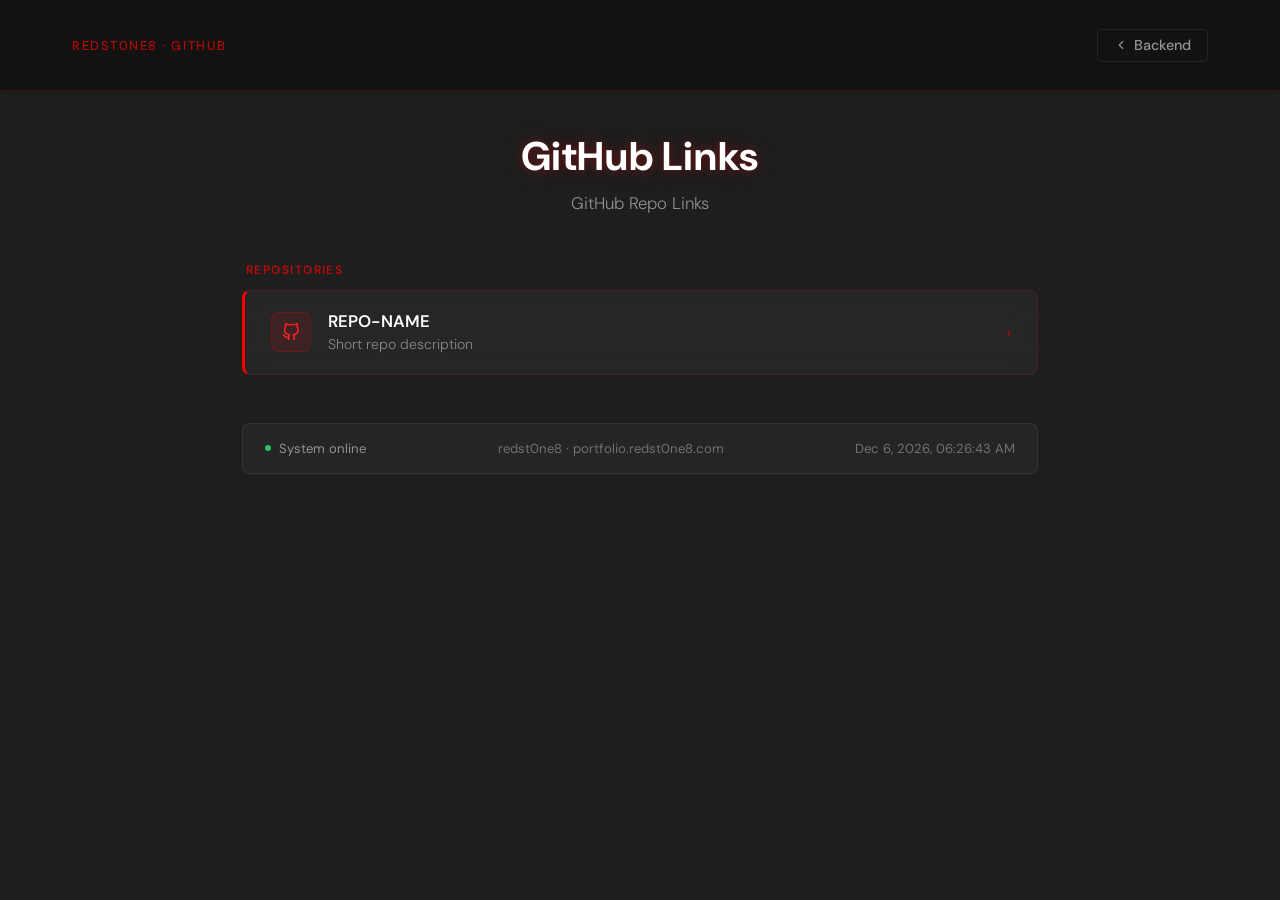
==== links/gh-repos.html @ 06ac7183 "312" ====
<!DOCTYPE html>
<html lang="en">
<head>
    <meta charset="UTF-8">
    <meta name="viewport" content="width=device-width, initial-scale=1.0">
    <title>GitHub Links — redst0ne8</title>
    <link href="https://fonts.googleapis.com/css2?family=DM+Sans:ital,opsz,wght@0,9..40,300;0,9..40,400;0,9..40,500;0,9..40,700&display=swap" rel="stylesheet">
    <link rel="stylesheet" href="/style.css">
</head>
<body>

    <nav class="navbar">
        <div class="nav-container">
            <span class="nav-brand">redst0ne8 · GitHub</span>
            <a class="nav-back" href="/backend">
                <svg width="14" height="14" viewBox="0 0 24 24" fill="none" stroke="currentColor" stroke-width="2" stroke-linecap="round" stroke-linejoin="round" aria-hidden="true"><polyline points="15 18 9 12 15 6"/></svg>
                Backend
            </a>
        </div>
    </nav>

    <main class="backend-page">

        <div class="backend-header">
            <h1 class="backend-title">GitHub Links</h1>
            <p class="backend-subtitle">GitHub Repo Links</p>
        </div>

        <p class="section-label">Repositories</p>
        <div class="dir-list">

            <!-- ↓ TEMPLATE — duplicate this block for each repo, update href/dir-name/dir-desc -->
            <a class="dir-card" href="https://github.com/redst0ne8/REPO-NAME" target="_blank" rel="noopener">
                <div class="dir-card-left">
                    <div class="dir-icon">
                        <svg width="18" height="18" viewBox="0 0 24 24" fill="none" stroke="currentColor" stroke-width="2" stroke-linecap="round" stroke-linejoin="round"><path d="M9 19c-5 1.5-5-2.5-7-3m14 6v-3.87a3.37 3.37 0 0 0-.94-2.61c3.14-.35 6.44-1.54 6.44-7A5.44 5.44 0 0 0 20 4.77 5.07 5.07 0 0 0 19.91 1S18.73.65 16 2.48a13.38 13.38 0 0 0-7 0C6.27.65 5.09 1 5.09 1A5.07 5.07 0 0 0 5 4.77a5.44 5.44 0 0 0-1.5 3.78c0 5.42 3.3 6.61 6.44 7A3.37 3.37 0 0 0 9 18.13V22"/></svg>
                    </div>
                    <div class="dir-info">
                        <span class="dir-name">REPO-NAME</span>
                        <span class="dir-desc">Short repo description</span>
                    </div>
                </div>
                <span class="dir-arrow">›</span>
            </a>
            <!-- ↑ END TEMPLATE -->

        </div>

        <!-- Status bar -->
        <div class="status-bar">
            <div class="status-item">
                <span class="status-dot"></span>
                <span class="status-label">System online</span>
            </div>
            <div class="status-item">
                <span>redst0ne8 · portfolio.redst0ne8.com</span>
            </div>
            <div class="status-item" id="ts"></div>
        </div>

    </main>

    <script>
        function updateTs() {
            const el = document.getElementById('ts');
            const now = new Date();
            el.textContent = now.toLocaleString('en-US', {
                month: 'short', day: 'numeric', year: 'numeric',
                hour: '2-digit', minute: '2-digit', second: '2-digit'
            });
        }
        updateTs();
        setInterval(updateTs, 1000);
    </script>

</body>
</html>
---- style.css ----
/* ── Global reset ── */
* {
    margin: 0;
    padding: 0;
    box-sizing: border-box;
}

body {
    font-family: 'DM Sans', 'Segoe UI', Tahoma, Geneva, Verdana, sans-serif;
    background-color: #1e1e1e;
    color: #ffffff;
    min-height: 100vh;
    overflow-x: hidden;
}

/* ── Navbar ── */
.navbar {
    position: fixed;
    top: 0;
    left: 0;
    right: 0;
    background-color: rgba(0, 0, 0, 0.4);
    backdrop-filter: blur(6px);
    z-index: 1000;
    padding: 1.8rem 0;
    border-bottom: 1px solid rgba(255, 0, 0, 0.2);
    transition: background-color 0.3s ease;
}

.navbar:hover {
    background-color: rgba(0, 0, 0, 0.65);
}

.nav-container {
    max-width: 1200px;
    margin: 0 auto;
    padding: 0 2rem;
    display: flex;
    align-items: center;
    justify-content: space-between;
}

.nav-brand {
    font-size: 0.8rem;
    font-weight: 500;
    letter-spacing: 0.12em;
    text-transform: uppercase;
    color: rgba(255, 0, 0, 0.7);
}

.nav-back {
    color: rgba(255, 255, 255, 0.55);
    text-decoration: none;
    font-size: 0.9rem;
    font-weight: 500;
    padding: 0.4rem 1rem;
    border-radius: 5px;
    border: 1px solid rgba(255, 255, 255, 0.08);
    transition: all 0.3s ease;
    display: flex;
    align-items: center;
    gap: 0.4rem;
}

.nav-back:hover {
    color: #ff0000;
    border-color: rgba(255, 0, 0, 0.3);
    background-color: rgba(255, 0, 0, 0.07);
}

/* ── Page wrapper ── */
.backend-page {
    min-height: 100vh;
    padding: 130px 2rem 4rem;
    max-width: 860px;
    margin: 0 auto;
    animation: pageFadeIn 0.35s ease forwards;
}

@keyframes pageFadeIn {
    from { opacity: 0; transform: translateY(14px); }
    to   { opacity: 1; transform: translateY(0); }
}

/* ── Header ── */
.backend-header {
    text-align: center;
    margin-bottom: 3rem;
}

.backend-title {
    font-size: 2.5rem;
    font-weight: 700;
    color: #ffffff;
    text-shadow:
        0 0 8px rgba(255, 0, 0, 0.3),
        0 0 30px rgba(255, 0, 0, 0.15);
    margin-bottom: 0.6rem;
    letter-spacing: 0.02em;
}

.backend-subtitle {
    font-size: 1.05rem;
    color: rgba(255, 255, 255, 0.5);
    font-weight: 300;
}

/* ── Section label ── */
.section-label {
    font-size: 0.75rem;
    font-weight: 600;
    letter-spacing: 0.12em;
    text-transform: uppercase;
    color: rgba(255, 0, 0, 0.7);
    margin-bottom: 0.75rem;
    padding-left: 0.25rem;
}

/* ── Directory list ── */
.dir-list {
    display: flex;
    flex-direction: column;
    gap: 0.75rem;
    margin-bottom: 2.5rem;
}

/* ── Directory card ── */
.dir-card {
    background: rgba(255, 255, 255, 0.04);
    border: 1px solid rgba(255, 0, 0, 0.18);
    border-left: 3px solid #ff0000;
    border-radius: 8px;
    backdrop-filter: blur(12px);
    text-decoration: none;
    color: inherit;
    display: flex;
    align-items: center;
    justify-content: space-between;
    gap: 1.5rem;
    padding: 1.3rem 1.6rem;
    transition: border-color 0.3s ease, box-shadow 0.3s ease, background-color 0.3s ease, transform 0.2s ease;
}

.dir-card:hover {
    background-color: rgba(255, 0, 0, 0.07);
    border-color: rgba(255, 0, 0, 0.45);
    border-left-color: #ff0000;
    box-shadow: 0 8px 32px rgba(255, 0, 0, 0.1);
    transform: translateY(-2px);
}

.dir-card-left {
    display: flex;
    align-items: center;
    gap: 1.1rem;
    min-width: 0;
}

.dir-icon {
    flex-shrink: 0;
    width: 40px;
    height: 40px;
    border-radius: 8px;
    background: rgba(255, 0, 0, 0.1);
    border: 1px solid rgba(255, 0, 0, 0.2);
    display: flex;
    align-items: center;
    justify-content: center;
    color: #ff2222;
    font-size: 1.1rem;
}

.dir-info {
    display: flex;
    flex-direction: column;
    gap: 0.2rem;
    min-width: 0;
}

.dir-name {
    font-size: 1.05rem;
    font-weight: 600;
    color: #ffffff;
    line-height: 1.2;
}

.dir-desc {
    font-size: 0.88rem;
    color: rgba(255, 255, 255, 0.45);
    font-weight: 300;
    white-space: nowrap;
    overflow: hidden;
    text-overflow: ellipsis;
}

.dir-arrow {
    flex-shrink: 0;
    color: rgba(255, 0, 0, 0.5);
    font-size: 1.2rem;
    transition: transform 0.2s ease, color 0.2s ease;
}

.dir-card:hover .dir-arrow {
    transform: translateX(4px);
    color: #ff2222;
}

/* ── Status bar ── */
.status-bar {
    margin-top: 3rem;
    padding: 1rem 1.4rem;
    background: rgba(255, 255, 255, 0.03);
    border: 1px solid rgba(255, 255, 255, 0.07);
    border-radius: 8px;
    display: flex;
    align-items: center;
    justify-content: space-between;
    gap: 1rem;
    flex-wrap: wrap;
}

.status-item {
    display: flex;
    align-items: center;
    gap: 0.5rem;
    font-size: 0.82rem;
    color: rgba(255, 255, 255, 0.35);
    font-weight: 400;
}

.status-dot {
    width: 6px;
    height: 6px;
    border-radius: 50%;
    background: #22c55e;
    animation: pulse 2.5s ease-in-out infinite;
}

@keyframes pulse {
    0%, 100% { opacity: 1; }
    50% { opacity: 0.3; }
}

.status-label {
    color: rgba(255, 255, 255, 0.5);
}

/* ── Back to Backend button ── */
/* Usage: <a class="btn-backend" href="/backend">← Backend</a> */
.btn-backend {
    display: inline-flex;
    align-items: center;
    gap: 0.45rem;
    color: rgba(255, 255, 255, 0.55);
    text-decoration: none;
    font-size: 0.9rem;
    font-weight: 500;
    padding: 0.5rem 1.2rem;
    border-radius: 6px;
    border: 1px solid rgba(255, 0, 0, 0.2);
    background: rgba(255, 0, 0, 0.05);
    transition: all 0.3s ease;
    cursor: pointer;
}

.btn-backend:hover {
    color: #ff0000;
    border-color: rgba(255, 0, 0, 0.45);
    background: rgba(255, 0, 0, 0.1);
    box-shadow: 0 0 12px rgba(255, 0, 0, 0.08);
}

.btn-backend svg {
    flex-shrink: 0;
    transition: transform 0.2s ease;
}

.btn-backend:hover svg {
    transform: translateX(-3px);
}

/* ── Embed / iframe container ── */
.embed-container {
    width: 100%;
    border-radius: 12px;
    overflow: hidden;
    border: 1px solid rgba(255, 0, 0, 0.18);
    margin-bottom: 2rem;
}

.embed-container iframe {
    width: 100%;
    display: block;
    border: none;
}

/* ── Responsive ── */
@media (max-width: 600px) {
    .backend-title { font-size: 2rem; }
    .dir-card { padding: 1.1rem 1.2rem; }
}
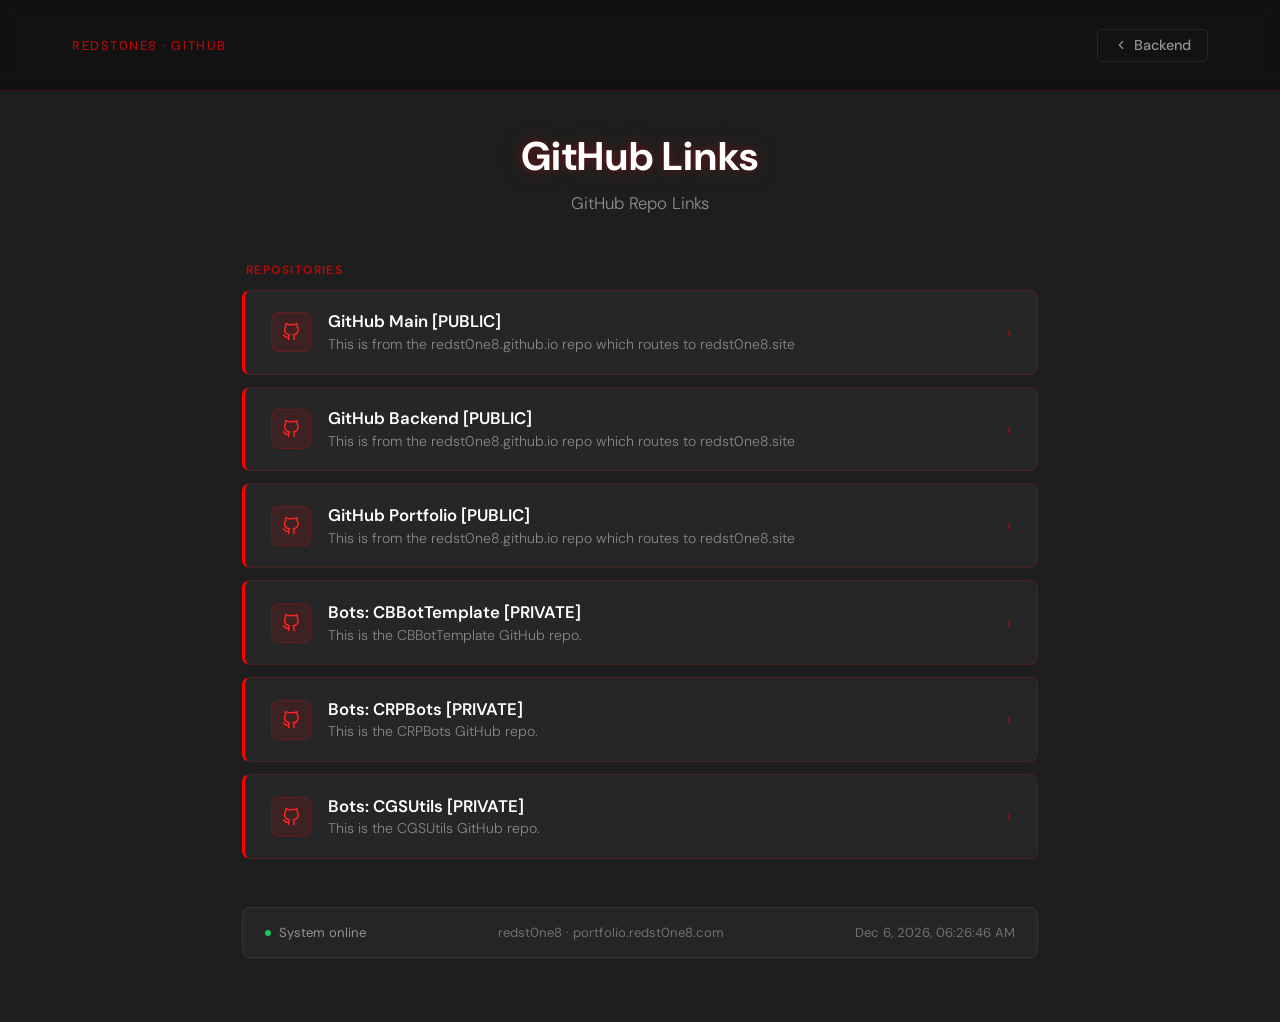
==== commit 503fd226: "12" ====
--- a/links/gh-repos.html
+++ b/links/gh-repos.html
@@ -30,19 +30,84 @@
         <div class="dir-list">
 
             <!-- ↓ TEMPLATE — duplicate this block for each repo, update href/dir-name/dir-desc -->
-            <a class="dir-card" href="https://github.com/redst0ne8/REPO-NAME" target="_blank" rel="noopener">
+            <a class="dir-card" href="https://github.com/redst0ne8/redst0ne8.github.io" target="_blank" rel="noopener">
                 <div class="dir-card-left">
                     <div class="dir-icon">
                         <svg width="18" height="18" viewBox="0 0 24 24" fill="none" stroke="currentColor" stroke-width="2" stroke-linecap="round" stroke-linejoin="round"><path d="M9 19c-5 1.5-5-2.5-7-3m14 6v-3.87a3.37 3.37 0 0 0-.94-2.61c3.14-.35 6.44-1.54 6.44-7A5.44 5.44 0 0 0 20 4.77 5.07 5.07 0 0 0 19.91 1S18.73.65 16 2.48a13.38 13.38 0 0 0-7 0C6.27.65 5.09 1 5.09 1A5.07 5.07 0 0 0 5 4.77a5.44 5.44 0 0 0-1.5 3.78c0 5.42 3.3 6.61 6.44 7A3.37 3.37 0 0 0 9 18.13V22"/></svg>
                     </div>
                     <div class="dir-info">
-                        <span class="dir-name">REPO-NAME</span>
-                        <span class="dir-desc">Short repo description</span>
+                        <span class="dir-name">GitHub Main [PUBLIC]</span>
+                        <span class="dir-desc">This is from the redst0ne8.github.io repo which routes to redst0ne8.site</span>
                     </div>
                 </div>
                 <span class="dir-arrow">›</span>
             </a>
             <!-- ↑ END TEMPLATE -->
+
+            <a class="dir-card" href="https://github.com/redst0ne8/redst0ne8.github.io" target="_blank" rel="noopener">
+                <div class="dir-card-left">
+                    <div class="dir-icon">
+                        <svg width="18" height="18" viewBox="0 0 24 24" fill="none" stroke="currentColor" stroke-width="2" stroke-linecap="round" stroke-linejoin="round"><path d="M9 19c-5 1.5-5-2.5-7-3m14 6v-3.87a3.37 3.37 0 0 0-.94-2.61c3.14-.35 6.44-1.54 6.44-7A5.44 5.44 0 0 0 20 4.77 5.07 5.07 0 0 0 19.91 1S18.73.65 16 2.48a13.38 13.38 0 0 0-7 0C6.27.65 5.09 1 5.09 1A5.07 5.07 0 0 0 5 4.77a5.44 5.44 0 0 0-1.5 3.78c0 5.42 3.3 6.61 6.44 7A3.37 3.37 0 0 0 9 18.13V22"/></svg>
+                    </div>
+                    <div class="dir-info">
+                        <span class="dir-name">GitHub Backend [PUBLIC]</span>
+                        <span class="dir-desc">This is from the redst0ne8.github.io repo which routes to redst0ne8.site</span>
+                    </div>
+                </div>
+                <span class="dir-arrow">›</span>
+            </a>
+
+            <a class="dir-card" href="https://github.com/redst0ne8/redst0ne8.github.io" target="_blank" rel="noopener">
+                <div class="dir-card-left">
+                    <div class="dir-icon">
+                        <svg width="18" height="18" viewBox="0 0 24 24" fill="none" stroke="currentColor" stroke-width="2" stroke-linecap="round" stroke-linejoin="round"><path d="M9 19c-5 1.5-5-2.5-7-3m14 6v-3.87a3.37 3.37 0 0 0-.94-2.61c3.14-.35 6.44-1.54 6.44-7A5.44 5.44 0 0 0 20 4.77 5.07 5.07 0 0 0 19.91 1S18.73.65 16 2.48a13.38 13.38 0 0 0-7 0C6.27.65 5.09 1 5.09 1A5.07 5.07 0 0 0 5 4.77a5.44 5.44 0 0 0-1.5 3.78c0 5.42 3.3 6.61 6.44 7A3.37 3.37 0 0 0 9 18.13V22"/></svg>
+                    </div>
+                    <div class="dir-info">
+                        <span class="dir-name">GitHub Portfolio [PUBLIC]</span>
+                        <span class="dir-desc">This is from the redst0ne8.github.io repo which routes to redst0ne8.site</span>
+                    </div>
+                </div>
+                <span class="dir-arrow">›</span>
+            </a>
+
+            <a class="dir-card" href="https://github.com/redst0ne8/redst0ne8.github.io" target="_blank" rel="noopener">
+                <div class="dir-card-left">
+                    <div class="dir-icon">
+                        <svg width="18" height="18" viewBox="0 0 24 24" fill="none" stroke="currentColor" stroke-width="2" stroke-linecap="round" stroke-linejoin="round"><path d="M9 19c-5 1.5-5-2.5-7-3m14 6v-3.87a3.37 3.37 0 0 0-.94-2.61c3.14-.35 6.44-1.54 6.44-7A5.44 5.44 0 0 0 20 4.77 5.07 5.07 0 0 0 19.91 1S18.73.65 16 2.48a13.38 13.38 0 0 0-7 0C6.27.65 5.09 1 5.09 1A5.07 5.07 0 0 0 5 4.77a5.44 5.44 0 0 0-1.5 3.78c0 5.42 3.3 6.61 6.44 7A3.37 3.37 0 0 0 9 18.13V22"/></svg>
+                    </div>
+                    <div class="dir-info">
+                        <span class="dir-name">Bots: CBBotTemplate [PRIVATE]</span>
+                        <span class="dir-desc">This is the CBBotTemplate GitHub repo.</span>
+                    </div>
+                </div>
+                <span class="dir-arrow">›</span>
+            </a>
+
+    <a class="dir-card" href="https://github.com/redst0ne8/redst0ne8.github.io" target="_blank" rel="noopener">
+                <div class="dir-card-left">
+                    <div class="dir-icon">
+                        <svg width="18" height="18" viewBox="0 0 24 24" fill="none" stroke="currentColor" stroke-width="2" stroke-linecap="round" stroke-linejoin="round"><path d="M9 19c-5 1.5-5-2.5-7-3m14 6v-3.87a3.37 3.37 0 0 0-.94-2.61c3.14-.35 6.44-1.54 6.44-7A5.44 5.44 0 0 0 20 4.77 5.07 5.07 0 0 0 19.91 1S18.73.65 16 2.48a13.38 13.38 0 0 0-7 0C6.27.65 5.09 1 5.09 1A5.07 5.07 0 0 0 5 4.77a5.44 5.44 0 0 0-1.5 3.78c0 5.42 3.3 6.61 6.44 7A3.37 3.37 0 0 0 9 18.13V22"/></svg>
+                    </div>
+                    <div class="dir-info">
+                        <span class="dir-name">Bots: CRPBots [PRIVATE]</span>
+                        <span class="dir-desc">This is the CRPBots GitHub repo.</span>
+                    </div>
+                </div>
+                <span class="dir-arrow">›</span>
+            </a>
+            
+            <a class="dir-card" href="https://github.com/redst0ne8/redst0ne8.github.io" target="_blank" rel="noopener">
+                <div class="dir-card-left">
+                    <div class="dir-icon">
+                        <svg width="18" height="18" viewBox="0 0 24 24" fill="none" stroke="currentColor" stroke-width="2" stroke-linecap="round" stroke-linejoin="round"><path d="M9 19c-5 1.5-5-2.5-7-3m14 6v-3.87a3.37 3.37 0 0 0-.94-2.61c3.14-.35 6.44-1.54 6.44-7A5.44 5.44 0 0 0 20 4.77 5.07 5.07 0 0 0 19.91 1S18.73.65 16 2.48a13.38 13.38 0 0 0-7 0C6.27.65 5.09 1 5.09 1A5.07 5.07 0 0 0 5 4.77a5.44 5.44 0 0 0-1.5 3.78c0 5.42 3.3 6.61 6.44 7A3.37 3.37 0 0 0 9 18.13V22"/></svg>
+                    </div>
+                    <div class="dir-info">
+                        <span class="dir-name">Bots: CGSUtils [PRIVATE]</span>
+                        <span class="dir-desc">This is the CGSUtils GitHub repo.</span>
+                    </div>
+                </div>
+                <span class="dir-arrow">›</span>
+            </a>
 
         </div>
 
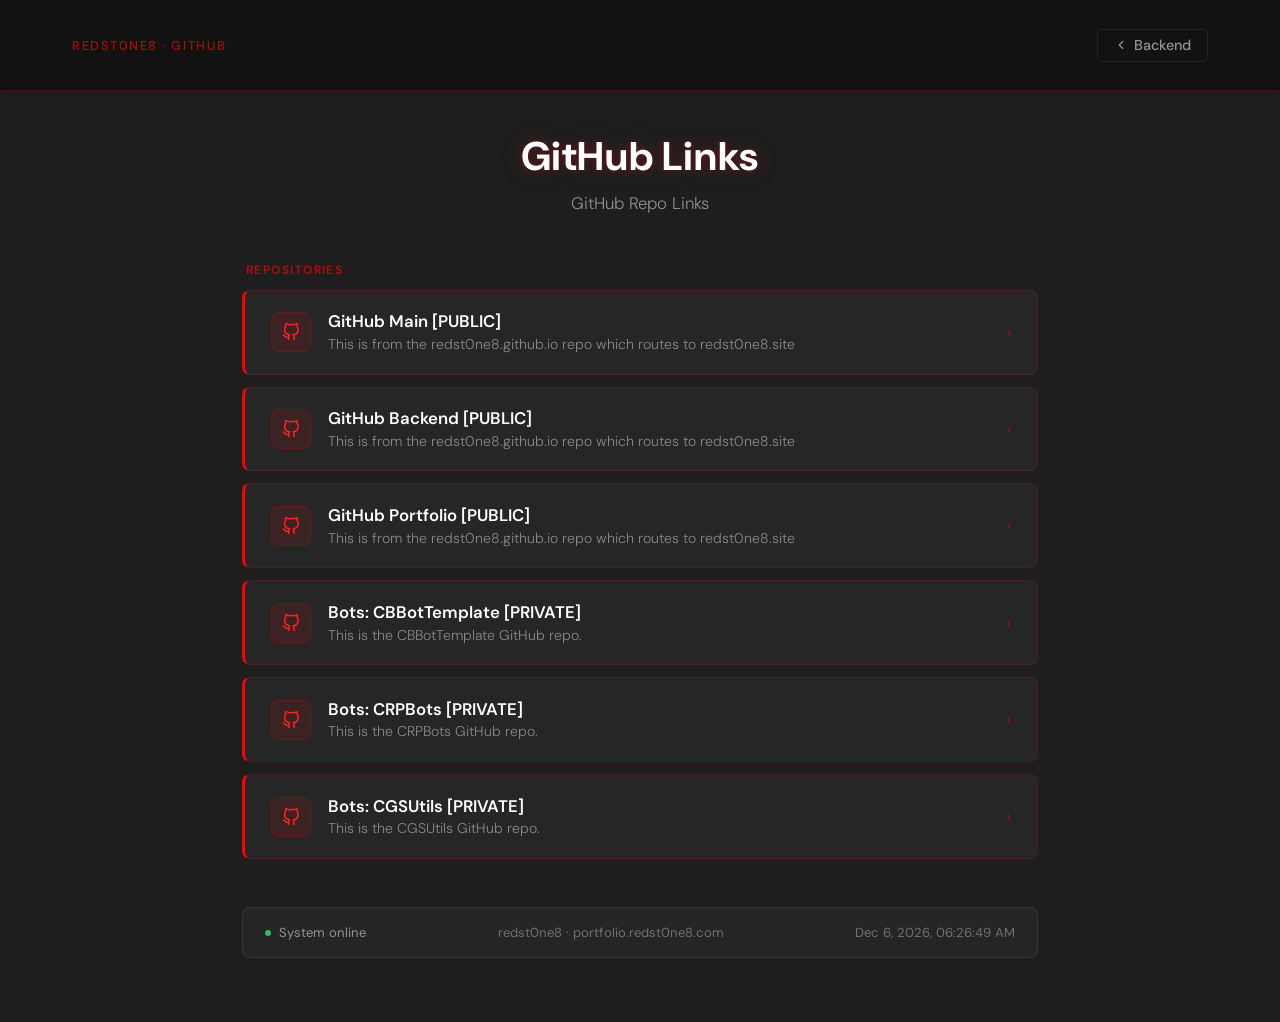
==== commit 97b9ff90: "312" ====
--- a/links/gh-repos.html
+++ b/links/gh-repos.html
@@ -12,7 +12,7 @@
     <nav class="navbar">
         <div class="nav-container">
             <span class="nav-brand">redst0ne8 · GitHub</span>
-            <a class="nav-back" href="/backend">
+            <a class="nav-back" href="/backend/index.html">
                 <svg width="14" height="14" viewBox="0 0 24 24" fill="none" stroke="currentColor" stroke-width="2" stroke-linecap="round" stroke-linejoin="round" aria-hidden="true"><polyline points="15 18 9 12 15 6"/></svg>
                 Backend
             </a>
